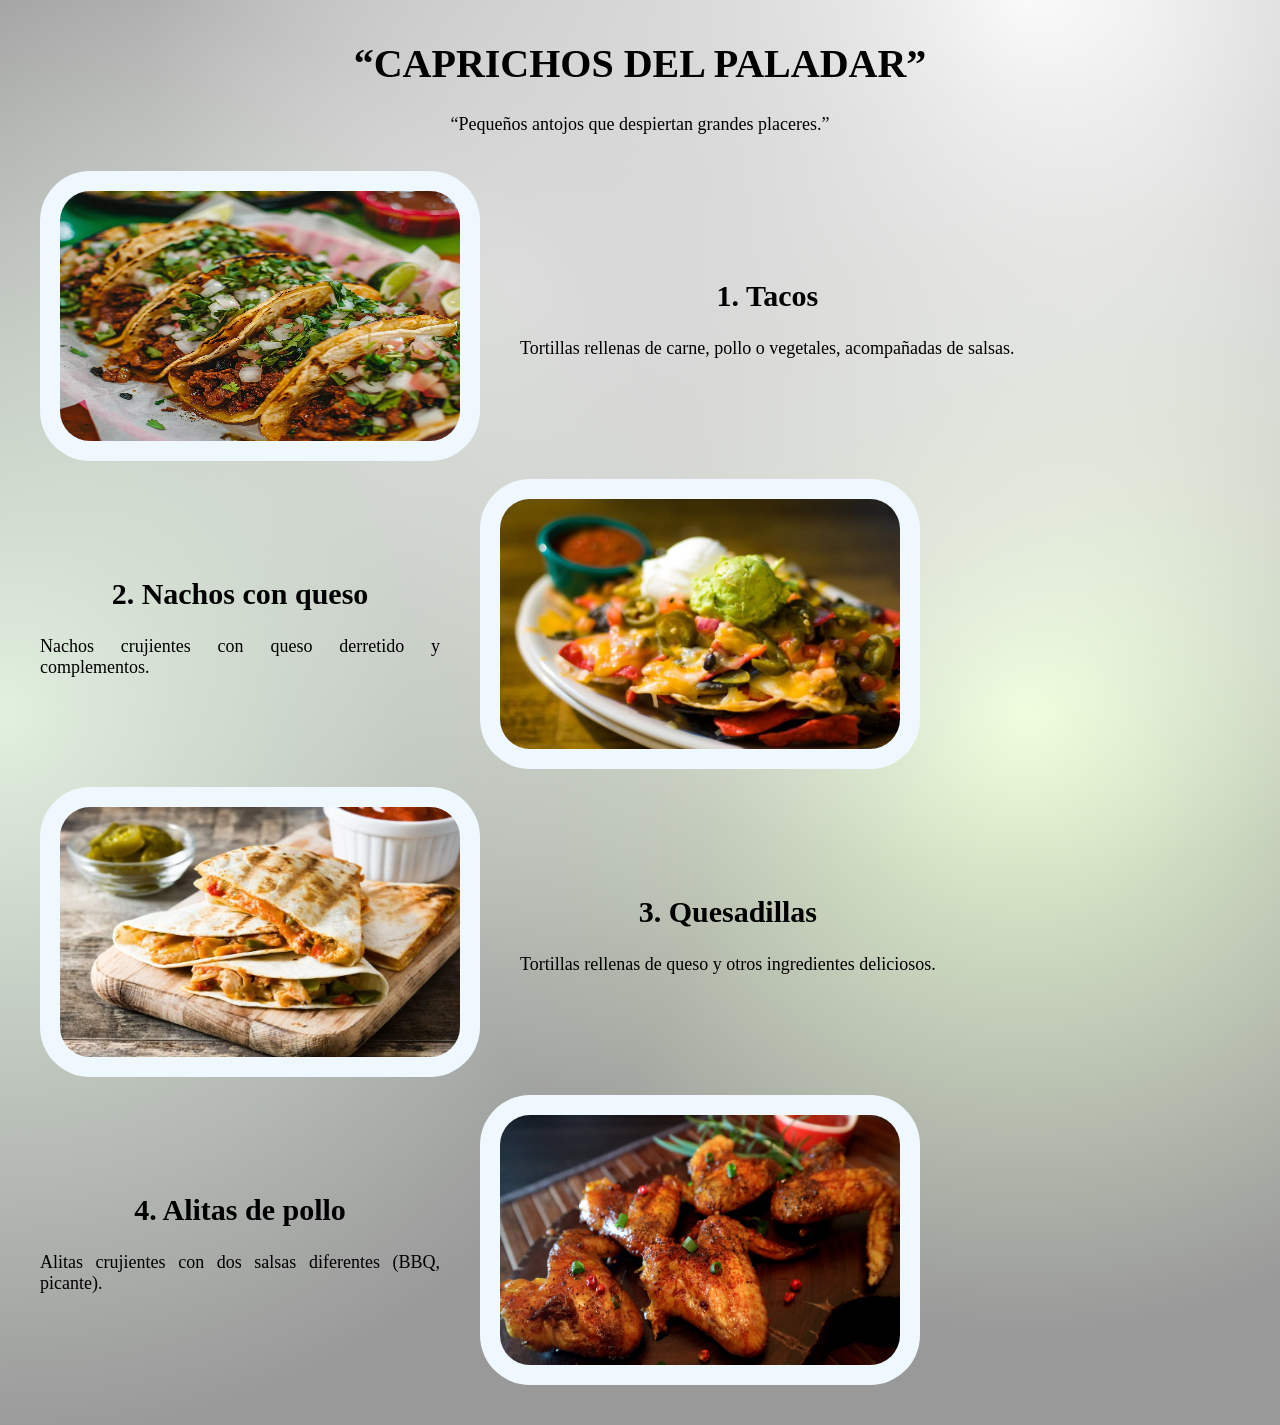
==== Antojitos.html @ 42865bd4 "Subir antes" ====
<!DOCTYPE html>
<html lang="en">
<head>
    <meta charset="UTF-8">
    <meta name="viewport" content="width=device-width, initial-scale=1.0">
    <title>ANTOJITOS</title>
    <link rel="stylesheet" href="Antojitos.css">
</head>
<body>
    <h1>“CAPRICHOS DEL PALADAR”</h1>
    <p>“Pequeños antojos que despiertan grandes placeres.”</p>
    <br>
    <div class="imagen1">
  <img src="Imágenes/tacos.avif" alt="Antojito">
 <div class="texto1">
    <h2>1. Tacos</h2>
    <p class="estilo">Tortillas rellenas de carne, pollo o vegetales, acompañadas de salsas.</p>
  </div>
 </div>
 <br>
 <div class="creacion">
  <div class="texto">
    <h2>2. Nachos con queso</h2>
    <p class="estilo">Nachos crujientes con queso derretido y complementos.</p>
  </div>
 <img src="Imágenes/nachos.jpg" alt="Antojito2">
</div>
<br>
<div class="imagen1">
  <img src="Imágenes/quesadillasss.webp" alt="Antojito3">
 <div class="texto1">
    <h2>3. Quesadillas</h2>
    <p class="estilo">Tortillas rellenas de queso y otros ingredientes deliciosos.</p>
  </div>
 </div>
 <br>
 <div class="creacion">
  <div class="texto">
    <h2>4. Alitas de pollo</h2>
    <p class="estilo">Alitas crujientes con dos salsas diferentes (BBQ, picante).</p>
  </div>
 <img src="Imágenes/alitas.avif" alt="Antojito4">
</div>
</body>
</html>
---- Antojitos.css ----
body{
    margin: 40px;
    background-color: hsla(0, 0%, 60%, 1);
    background-image: radial-gradient(circle at 0% 50%, hsla(112, 37%, 91%, 1) 0%, transparent 50%), radial-gradient(circle at 40% 20%, hsla(27, 0%, 86%, 1) 0%, transparent 50%), radial-gradient(circle at 80% 0%, hsla(189, 0%, 100%, 1) 0%, transparent 50%), radial-gradient(circle at 80% 50%, hsla(89, 100%, 92%, 1) 0%, transparent 50%);
    background-blend-mode: normal, normal, normal, normal;
}

h1 {
    text-align: center;
    text-decoration: solid;
    font-family: 'Times New Roman', Times, serif;
    font-size: 40px;
}

p {
    text-align: center;
    font-family: Georgia, 'Times New Roman', Times, serif;
    font-size: 18px;
}

.imagen1{
  display: flex;
  align-items: center; 
  gap: 40px;
}

img {
  width: 400px;
  height: 250px;
  padding: 20px;
  background-color: aliceblue;
}

.texto {
  max-width: 400px;
}

.creacion {
  display: flex;
  align-items: center;
  gap: 40px;
}

img {
  width: 400px;
  height: 250px;
  border-radius: 50px;
}

h2 {
    text-align: center;
    font-size: 30px;
}

.estilo {
    text-align: justify;
}

img:hover {
    color: orangered;
    background-color: hsla(185, 0%, 100%, 1);
    background-image: radial-gradient(circle at 91% 11%, hsla(66, 100%, 88%, 0.66) 4.038772213247173%, transparent 37.2265767974114%), radial-gradient(circle at 66% 37%, hsla(16, 100%, 88%, 1) 0%, transparent 63.33640956108327%), radial-gradient(circle at 36% 87%, hsla(0, 100%, 88%, 0.84) 12.107536057085522%, transparent 63.33640956108327%);
    background-blend-mode: normal, normal, normal;
}
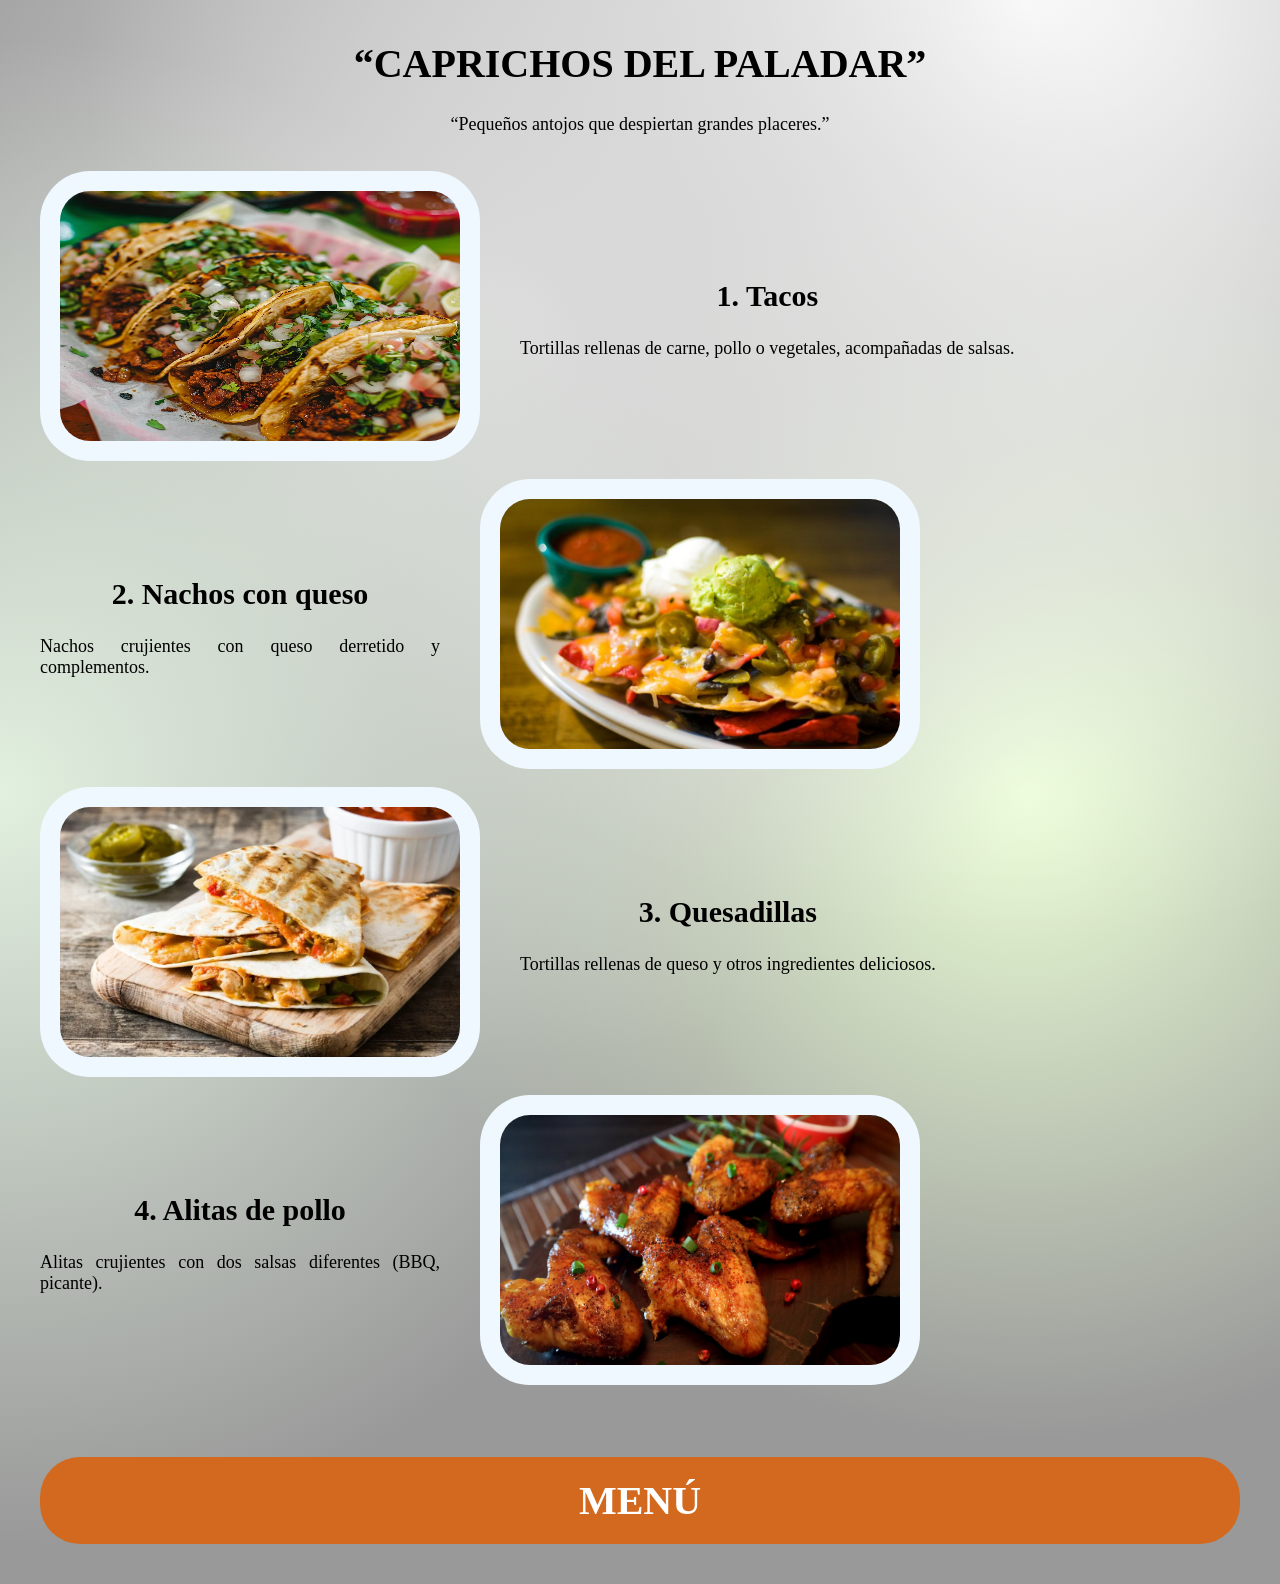
==== commit aa839fa1: "botones" ====
--- a/Antojitos.html
+++ b/Antojitos.html
@@ -4,7 +4,7 @@
     <meta charset="UTF-8">
     <meta name="viewport" content="width=device-width, initial-scale=1.0">
     <title>ANTOJITOS</title>
-    <link rel="stylesheet" href="Antojitos.css">
+    <link rel="stylesheet" href="Desayuno.css">
 </head>
 <body>
     <h1>“CAPRICHOS DEL PALADAR”</h1>
@@ -41,5 +41,10 @@
   </div>
  <img src="Imágenes/alitas.avif" alt="Antojito4">
 </div>
+<br>
+<br>
+<br>
+<br>
+<a href="Proyecto.html" class="boton">MENÚ</a>
 </body>
 </html>
--- a/Desayuno.css
+++ b/Desayuno.css
@@ -0,0 +1,154 @@
+body{
+    margin: 40px;
+    background-color: hsla(0, 0%, 60%, 1);
+    background-image: radial-gradient(circle at 0% 50%, hsla(112, 37%, 91%, 1) 0%, transparent 50%), radial-gradient(circle at 40% 20%, hsla(27, 0%, 86%, 1) 0%, transparent 50%), radial-gradient(circle at 80% 0%, hsla(189, 0%, 100%, 1) 0%, transparent 50%), radial-gradient(circle at 80% 50%, hsla(89, 100%, 92%, 1) 0%, transparent 50%);
+    background-blend-mode: normal, normal, normal, normal;
+}
+
+h1 {
+    text-align: center;
+    text-decoration: solid;
+    font-family: 'Times New Roman', Times, serif;
+    font-size: 40px;
+}
+
+p {
+    text-align: center;
+    font-family: Georgia, 'Times New Roman', Times, serif;
+    font-size: 18px;
+}
+
+.imagen1{
+  display: flex;
+  align-items: center;
+  gap: 40px; 
+}
+
+img {
+  width: 400px;
+  height: 250px;
+  padding: 20px;
+  background-color: aliceblue;
+  transition:0.5s;
+
+}
+
+.texto {
+  max-width: 400px;
+}
+
+.creacion {
+  display: flex;
+  align-items: center;
+  gap: 40px;
+}
+
+img {
+  width: 400px;
+  height: 250px;
+  border-radius: 50px;
+}
+
+h2 {
+    text-align: center;
+    font-size: 30px;
+}
+
+.estilo {
+    text-align: justify;
+}
+
+img:hover {
+    color: orangered;
+    background-color: hsla(185, 0%, 100%, 1);
+    background-image: radial-gradient(circle at 91% 11%, hsla(66, 100%, 88%, 0.66) 4.038772213247173%, transparent 37.2265767974114%), radial-gradient(circle at 66% 37%, hsla(16, 100%, 88%, 1) 0%, transparent 63.33640956108327%), radial-gradient(circle at 36% 87%, hsla(0, 100%, 88%, 0.84) 12.107536057085522%, transparent 63.33640956108327%);
+    background-blend-mode: normal, normal, normal;
+    transform:scale(1.03);
+    box-shadow: 0 0 60px orangered;
+}
+
+
+@media screen and (max-width: 768px){
+
+    body{
+        margin: 15px;
+    }
+
+    h1{
+        font-size: 28px;
+    }
+
+    h2{
+        font-size: 24px;
+    }
+
+    p,
+    .estilo{
+        font-size: 16px;
+    }
+
+    .imagen1,
+    .creacion{
+        flex-direction: column;
+        text-align: center;
+        gap: 20px;
+    }
+
+    img{
+        max-width: 100%;
+        padding: 10px;
+    }
+
+    .texto,
+    .texto1{
+        max-width: 100%;
+    }
+}
+
+@media screen and (max-width: 480px){
+
+    h1{
+        font-size: 22px;
+    }
+
+    h2{
+        font-size: 20px;
+    }
+
+    p,
+    .estilo{
+        font-size: 15px;
+    }
+
+    body{
+        margin: 10px;
+    }
+}
+
+.boton{
+    background-color: chocolate;
+    color: white;
+    border: none;
+    padding: 15px 32px;
+    text-decoration: none;
+    font-size: 40px;
+    border-radius: 12px;
+    font-family: 'Times New Roman', Times, serif;
+    display: block;
+    margin: auto;
+    padding: 20px 15px;
+    border-radius: 40px;
+    font-weight: 700;
+    text-align: center;
+    transition: 0.5s;
+}
+
+a:hover {
+    color: white;
+    padding: 25px 30px;
+    background-color: hsla(26, 100%, 4%, 1);
+    background-image: radial-gradient(circle at 9% 15%, hsla(24, 100%, 10%, 1) 2.4015369836695486%, transparent 53.48241393046237%), radial-gradient(circle at 100% 100%, hsla(26, 100%, 4%, 1) 0%, transparent 76.36516261032061%), radial-gradient(circle at 8% 98%, hsla(26, 100%, 4%, 1) 0%, transparent 77%), radial-gradient(circle at 98% 3%, hsla(25, 100%, 49%, 1) 39.8090373542192%, transparent 150%);
+    background-blend-mode: normal, normal, normal, normal;
+    transform: scale(1.03);
+    box-shadow: 0 0 60px orangered;
+}
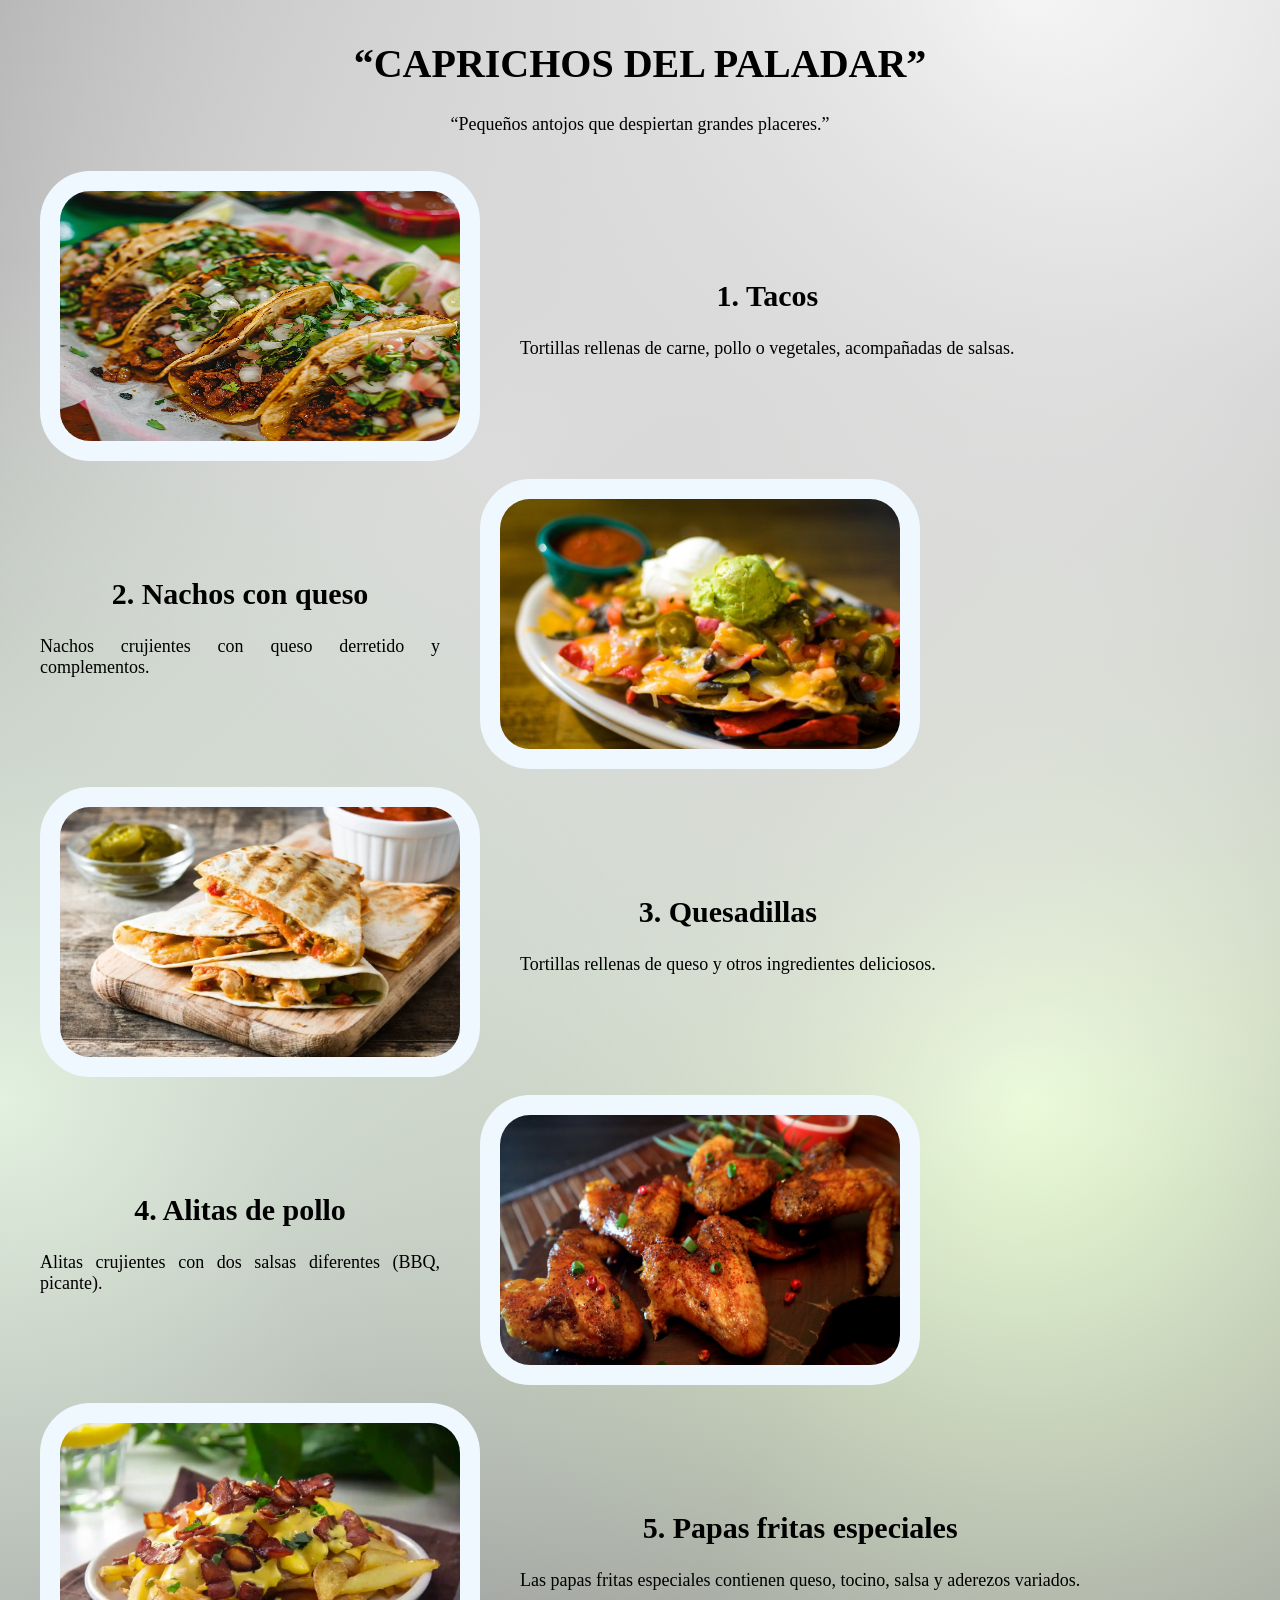
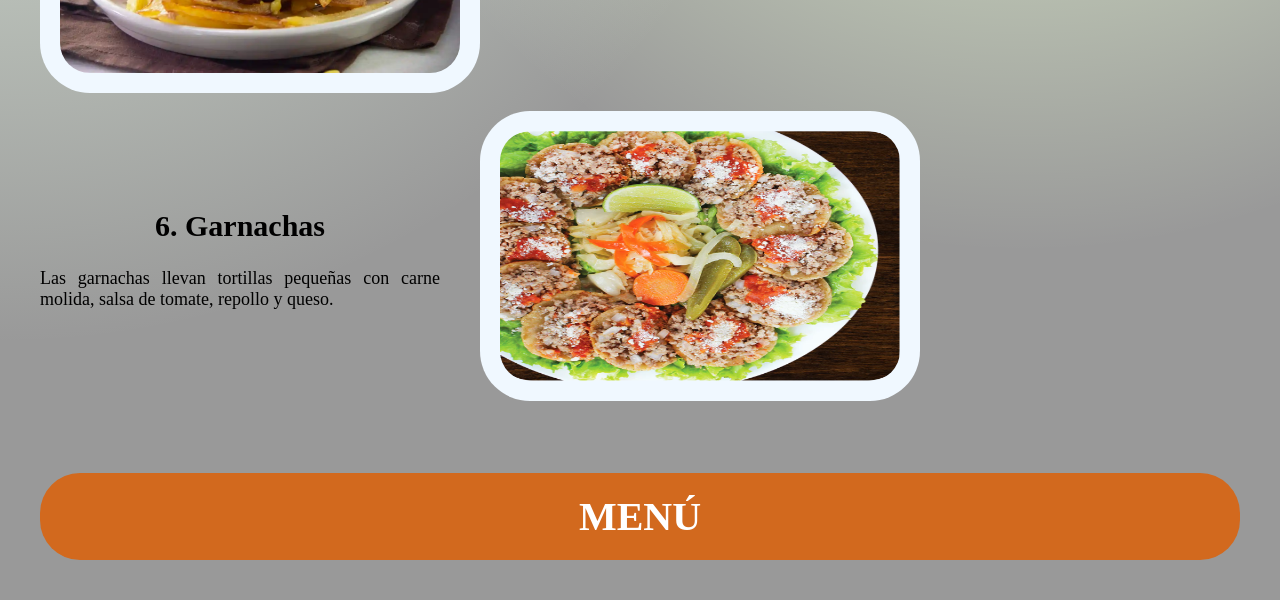
==== commit 4f8a7a87: "imagenes" ====
--- a/Antojitos.html
+++ b/Antojitos.html
@@ -42,6 +42,23 @@
  <img src="Imágenes/alitas.avif" alt="Antojito4">
 </div>
 <br>
+<div class="imagen1">
+  <img src="Imágenes/papas.webp" alt="Antojito5">
+ <div class="texto1">
+    <h2>5. Papas fritas especiales</h2>
+    <p class="estilo">Las papas fritas especiales contienen queso, tocino, salsa y aderezos variados.</p>
+  </div>
+ </div>
+ <br>
+ <div class="creacion">
+  <div class="texto">
+    <h2>6. Garnachas</h2>
+    <p class="estilo">Las garnachas llevan tortillas pequeñas con carne molida,
+       salsa de tomate, repollo y queso.</p>
+  </div>
+ <img src="Imágenes/garnachas.webp" alt="Antojito6">
+</div>
+<br>
 <br>
 <br>
 <br>
--- a/Desayuno.css
+++ b/Desayuno.css
@@ -25,7 +25,6 @@
 }
 
 img {
-  width: 400px;
   height: 250px;
   padding: 20px;
   background-color: aliceblue;
@@ -43,10 +42,12 @@
   gap: 40px;
 }
 
-img {
-  width: 400px;
-  height: 250px;
-  border-radius: 50px;
+img{
+    width: 100%;
+    max-width: 400px;
+    height: 250PX;
+    padding: 20px;
+    border-radius: 50px;
 }
 
 h2 {
@@ -71,7 +72,7 @@
 @media screen and (max-width: 768px){
 
     body{
-        margin: 15px;
+        margin: 10px;
     }
 
     h1{
@@ -79,11 +80,10 @@
     }
 
     h2{
-        font-size: 24px;
+        font-size: 22px;
     }
 
-    p,
-    .estilo{
+    p{
         font-size: 16px;
     }
 
@@ -91,37 +91,21 @@
     .creacion{
         flex-direction: column;
         text-align: center;
-        gap: 20px;
     }
 
     img{
+        width: 250px;
         max-width: 100%;
-        padding: 10px;
+        height: 175PX;
     }
 
     .texto,
     .texto1{
         max-width: 100%;
     }
-}
 
-@media screen and (max-width: 480px){
-
-    h1{
-        font-size: 22px;
-    }
-
-    h2{
-        font-size: 20px;
-    }
-
-    p,
     .estilo{
-        font-size: 15px;
-    }
-
-    body{
-        margin: 10px;
+        text-align: center;
     }
 }
 
@@ -151,4 +135,4 @@
     background-blend-mode: normal, normal, normal, normal;
     transform: scale(1.03);
     box-shadow: 0 0 60px orangered;
-}+}
